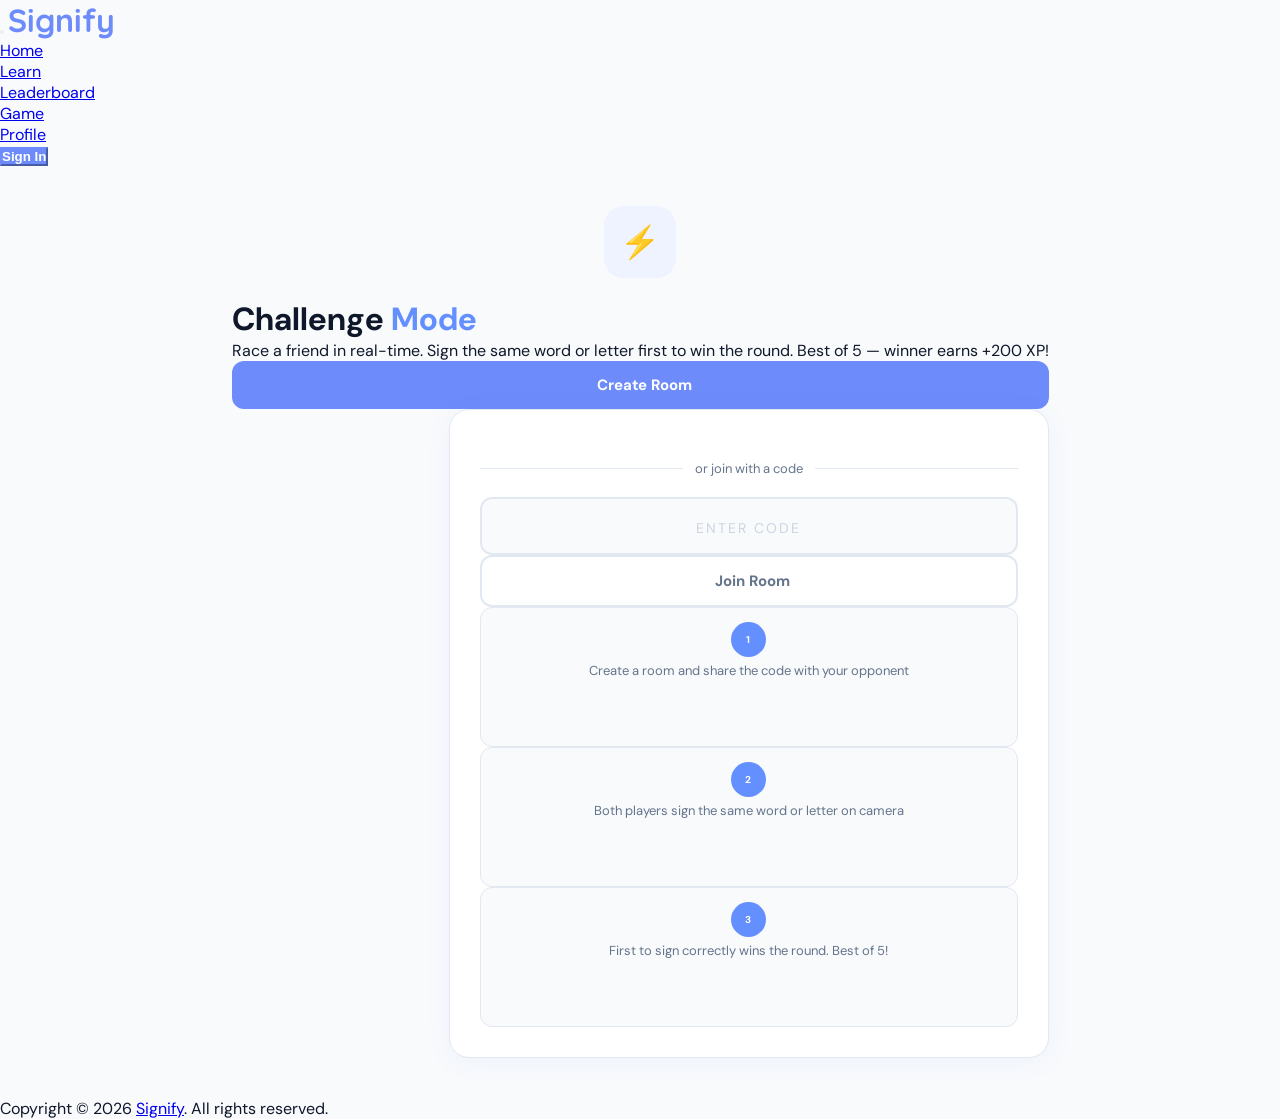
==== game.html @ 08cbb097 "minor changes" ====
<!doctype html>
<html lang="en">

<head>
    <meta charset="utf-8">
    <meta name="viewport" content="width=device-width, initial-scale=1">
    <title>Signify – Challenge Mode</title>
    <link rel="preconnect" href="https://fonts.googleapis.com">
    <link rel="preconnect" href="https://fonts.gstatic.com" crossorigin>
    <link href="https://fonts.googleapis.com/css2?family=DM+Sans:wght@400;500;700;900&display=swap" rel="stylesheet">
    <link href="css/bootstrap.min.css" rel="stylesheet">
    <link href="css/bootstrap-icons.css" rel="stylesheet">
    <link href="css/templatemo-first-portfolio-style.css" rel="stylesheet">
    <link href="https://fonts.googleapis.com/css2?family=Quicksand:wght@700&display=swap" rel="stylesheet">
    <style>
        :root {
            --primary: #6d8bfa;
            --primary-d: #5371e0;
            --amber: #f59e0b;
            --text: #0f172a;
            --muted: #64748b;
            --bg: #f8fafc;
            --surface: #ffffff;
            --border: #e2e8f0;
            --success: #22c55e;
            --success-bg: #f0fdf4;
        }

        *,
        *::before,
        *::after {
            box-sizing: border-box;
            margin: 0;
            padding: 0;
        }

        body {
            background: var(--bg);
            color: var(--text);
            font-family: 'DM Sans', sans-serif;
            min-height: 100vh;
        }

        .navbar-brand {
            color: var(--primary) !important;
            font-family: 'Quicksand', sans-serif;
            font-weight: 700;
            font-size: 2rem;
            text-decoration: none;
        }
        .site-footer .copyright-text-wrap {
            border: none !important;
        }
        .site-footer .copyright-text {
            border: none !important;
        }
        .site-footer p {
            border: none !important;
        }
        .custom-btn {
            background: var(--primary);
            border-color: var(--primary);
            color: white;
            font-weight: bold;
        }

        .custom-btn:hover {
            background: #1e293b;
            border-color: #1e293b;
            color: white;
        }

        .screen {
            display: none;
            min-height: 100vh;
            padding-top: 90px;
        }

        .screen.active {
            display: flex;
            flex-direction: column;
        }

        #lobbyScreen {
            align-items: center;
            justify-content: center;
            padding: 40px 20px;
        }

        .lobby-card {
            background: var(--surface);
            border: 2px solid var(--border);
            border-radius: 24px;
            padding: 48px;
            max-width: 480px;
            width: 100%;
            text-align: center;
            box-shadow: 0 4px 24px rgba(109, 139, 250, 0.07);
        }

        .lobby-icon {
            width: 72px;
            height: 72px;
            background: #eff3ff;
            border-radius: 20px;
            display: flex;
            align-items: center;
            justify-content: center;
            font-size: 2rem;
            margin: 0 auto 20px;
        }

        .lobby-card h1 {
            font-size: 2rem;
            font-weight: 900;
            margin-bottom: 8px;
            letter-spacing: -0.5px;
        }

        .lobby-card h1 span {
            color: var(--primary);
        }

        .lobby-card>p {
            color: var(--muted);
            margin-bottom: 32px;
            font-size: 15px;
            line-height: 1.6;
        }

        

        .divider {
            display: flex;
            align-items: center;
            gap: 12px;
            margin: 20px 0;
            color: var(--muted);
            font-size: 13px;
        }

        .divider::before,
        .divider::after {
            content: '';
            flex: 1;
            height: 1px;
            background: var(--border);
        }

        .room-input {
            width: 100%;
            padding: 14px 16px;
            background: var(--bg);
            border: 2px solid var(--border);
            border-radius: 12px;
            color: var(--text);
            font-size: 20px;
            font-family: 'DM Sans', sans-serif;
            text-transform: uppercase;
            letter-spacing: 6px;
            text-align: center;
            outline: none;
            font-weight: 700;
            transition: border-color 0.2s;
        }

        .room-input:focus {
            border-color: var(--primary);
        }

        .room-input::placeholder {
            color: #cbd5e1;
            letter-spacing: 2px;
            font-size: 14px;
            font-weight: 400;
        }

        .btn-primary-game {
            width: 100%;
            padding: 14px;
            border-radius: 12px;
            border: none;
            background: var(--primary);
            color: #fff;
            font-weight: 700;
            font-size: 15px;
            cursor: pointer;
            font-family: 'DM Sans', sans-serif;
            transition: background 0.2s;
            display: flex;
            align-items: center;
            justify-content: center;
            gap: 8px;
        }

        .btn-primary-game:hover {
            background: var(--primary-d);
        }

        .btn-outline-game {
            width: 100%;
            padding: 14px;
            border-radius: 12px;
            border: 2px solid var(--border);
            background: transparent;
            color: var(--muted);
            font-weight: 700;
            font-size: 15px;
            cursor: pointer;
            font-family: 'DM Sans', sans-serif;
            transition: all 0.2s;
            display: flex;
            align-items: center;
            justify-content: center;
            gap: 8px;
        }

        .btn-outline-game:hover {
            border-color: var(--primary);
            color: var(--primary);
        }

        .how-it-works {
            display: flex;
            gap: 12px;
            margin-top: 28px;
            text-align: left;
        }

        .hw-step {
            height: 140px;
            flex: 1;
            background: var(--bg);
            border: 1px solid var(--border);
            border-radius: 12px;
            padding: 14px;
        }

        .hw-step .num {
            font-size: 10px;
            font-weight: 700;
            text-transform: uppercase;
            letter-spacing: 1px;
            color: var(--primary);
            margin-bottom: 5px;
        }

        .hw-step .desc {
            font-size: 13px;
            color: var(--muted);
            line-height: 1.3;
            text-align: center;
            display: -webkit-box;
            -webkit-line-clamp: 3;
            -webkit-box-orient: vertical;
            overflow: hidden;
        }

        #waitingScreen {
            align-items: center;
            justify-content: center;
            padding: 130px 20px;
        }

        .waiting-card {
            background: var(--surface);
            border: 2px solid var(--border);
            border-radius: 24px;
            padding: 48px;
            max-width: 460px;
            width: 100%;
            text-align: center;
            box-shadow: 0 4px 24px rgba(0, 0, 0, 0.06);
        }

        .waiting-card h2 {
            font-size: 1.5rem;
            font-weight: 900;
            margin-bottom: 6px;
        }

        .waiting-card>p {
            color: var(--muted);
            font-size: 13px;
            margin-bottom: 4px;
        }

        .room-code-display {
            font-size: 2.2rem;
            font-weight: 900;
            letter-spacing: 8px;
            color: var(--primary);
            background: #eff3ff;
            border: 2px solid #c7d4fd;
            border-radius: 14px;
            padding: 18px;
            margin: 16px 0;
        }

        .copy-btn {
            font-size: 12px;
            color: var(--muted);
            background: none;
            border: 1px solid var(--border);
            border-radius: 6px;
            padding: 4px 10px;
            cursor: pointer;
            font-family: 'DM Sans', sans-serif;
            margin-bottom: 20px;
        }

        .copy-btn:hover {
            color: var(--primary);
            border-color: var(--primary);
        }

        .pulse {
            animation: pulse 2s infinite;
        }

        @keyframes pulse {

            0%,
            100% {
                opacity: 1
            }

            50% {
                opacity: 0.4
            }
        }

        .player-slots {
            display: grid;
            grid-template-columns: 1fr 1fr;
            gap: 12px;
            margin: 20px 0;
        }

        .player-slot {
            background: var(--bg);
            border: 2px solid var(--border);
            border-radius: 12px;
            padding: 16px;
        }

        .player-slot.filled {
            border-color: var(--success);
            background: var(--success-bg);
        }

        .slot-label {
            font-size: 10px;
            text-transform: uppercase;
            letter-spacing: 1px;
            color: var(--muted);
            margin-bottom: 4px;
        }

        .slot-name {
            font-weight: 700;
            color: var(--text);
            font-size: 14px;
        }

        .slot-status {
            font-size: 11px;
            color: var(--success);
            margin-top: 2px;
        }

        .slot-status.waiting {
            color: var(--muted);
        }

        #gameScreen {
            padding: 20px 24px;
            max-width: 900px;
            margin: 0 auto;
            width: 100%;
        }

        .game-header {
            display: flex;
            align-items: center;
            justify-content: space-between;
            margin-bottom: 20px;
            background: var(--surface);
            border: 1px solid var(--border);
            border-radius: 16px;
            padding: 16px 20px;
        }

        .score-board {
            display: flex;
            gap: 20px;
            align-items: center;
        }

        .score-item {
            text-align: center;
        }

        .score-item .s-name {
            font-size: 10px;
            text-transform: uppercase;
            letter-spacing: 1px;
            color: var(--muted);
            margin-bottom: 2px;
        }

        .score-item .s-val {
            font-size: 2rem;
            font-weight: 900;
            color: var(--text);
            line-height: 1;
        }

        .score-item .s-val.winning {
            color: var(--primary);
        }

        .score-divider {
            font-size: 1.2rem;
            color: var(--border);
            font-weight: 900;
        }

        .round-info {
            text-align: right;
        }

        .round-info .r-label {
            font-size: 10px;
            text-transform: uppercase;
            letter-spacing: 1px;
            color: var(--muted);
        }

        .round-info .r-num {
            font-size: 1.4rem;
            font-weight: 900;
            color: var(--text);
        }

        .round-dots {
            display: flex;
            gap: 5px;
            justify-content: flex-end;
            margin-top: 4px;
        }

        .round-dot {
            width: 8px;
            height: 8px;
            border-radius: 50%;
            background: var(--border);
        }

        .round-dot.my-win {
            background: var(--primary);
        }

        .round-dot.opp-win {
            background: #ef4444;
        }

        .target-card {
            background: var(--surface);
            border: 2px solid var(--border);
            border-radius: 20px;
            padding: 24px;
            text-align: center;
            margin-bottom: 20px;
        }

        .target-label {
            font-size: 11px;
            text-transform: uppercase;
            letter-spacing: 1.5px;
            color: var(--muted);
            margin-bottom: 6px;
        }

        .type-badge {
            display: inline-block;
            font-size: 11px;
            font-weight: 700;
            padding: 3px 10px;
            border-radius: 6px;
            margin-bottom: 8px;
        }

        .badge-word {
            background: #fffbeb;
            color: #92400e;
            border: 1px solid #fde68a;
        }

        .badge-letter {
            background: #eff3ff;
            color: #3730a3;
            border: 1px solid #c7d4fd;
        }

        .target-word {
            font-size: clamp(2.2rem, 5vw, 3.5rem);
            font-weight: 900;
            color: var(--text);
            letter-spacing: -1px;
        }

        .cameras-grid {
            display: grid;
            grid-template-columns: 1fr 1fr;
            gap: 16px;
        }

        .cam-panel {
            background: var(--surface);
            border: 2px solid var(--border);
            border-radius: 18px;
            overflow: hidden;
            transition: border-color 0.3s, box-shadow 0.3s;
        }

        .cam-panel.winner {
            border-color: var(--success);
            box-shadow: 0 0 0 4px rgba(34, 197, 94, 0.15);
        }

        .cam-panel.loser {
            border-color: #ef4444;
            box-shadow: 0 0 0 4px rgba(239, 68, 68, 0.1);
        }

        .cam-top {
            padding: 12px 16px;
            display: flex;
            align-items: center;
            justify-content: space-between;
            border-bottom: 1px solid var(--border);
        }

        .cam-top .p-name {
            font-size: 13px;
            font-weight: 700;
            color: var(--text);
        }

        .cam-top .cam-status {
            font-size: 11px;
            font-weight: 600;
            color: var(--muted);
            display: flex;
            align-items: center;
            gap: 4px;
        }

        .cam-top .cam-status.detecting {
            color: var(--amber);
        }

        .cam-top .cam-status.matched {
            color: var(--success);
        }

        .video-box {
            position: relative;
            aspect-ratio: 4/3;
            background: #f1f5f9;
        }

        .video-box video,
        .video-box canvas {
            width: 100%;
            height: 100%;
            object-fit: cover;
            display: block;
            transform: scaleX(-1);
        }

        .video-box canvas {
            position: absolute;
            top: 0;
            left: 0;
            z-index: 10;
        }

        .opp-placeholder {
            width: 100%;
            height: 100%;
            display: flex;
            flex-direction: column;
            align-items: center;
            justify-content: center;
            gap: 10px;
            color: var(--muted);
        }

        .opp-placeholder i {
            font-size: 3rem;
            color: #cbd5e1;
        }

        .opp-placeholder span {
            font-size: 13px;
        }

        .cam-bottom {
            padding: 10px 16px;
            font-size: 12px;
            font-weight: 600;
            color: var(--muted);
            min-height: 36px;
            display: flex;
            align-items: center;
        }

        .overlay {
            display: none;
            position: fixed;
            inset: 0;
            background: rgba(15, 23, 42, 0.5);
            backdrop-filter: blur(6px);
            z-index: 500;
            justify-content: center;
            align-items: center;
        }

        .overlay.visible {
            display: flex;
        }

        .overlay-card {
            background: var(--surface);
            border: 2px solid var(--border);
            border-radius: 24px;
            padding: 48px;
            text-align: center;
            max-width: 400px;
            width: 90%;
            animation: popIn 0.3s cubic-bezier(0.34, 1.56, 0.64, 1);
            box-shadow: 0 20px 60px rgba(0, 0, 0, 0.15);
        }

        @keyframes popIn {
            from {
                transform: scale(0.8);
                opacity: 0
            }

            to {
                transform: scale(1);
                opacity: 1
            }
        }

        .overlay-emoji {
            font-size: 4rem;
            display: block;
            margin-bottom: 16px;
        }

        .overlay-card h2 {
            font-size: 1.8rem;
            font-weight: 900;
            margin-bottom: 8px;
            color: var(--text);
        }

        .overlay-card p {
            color: var(--muted);
            margin-bottom: 24px;
            font-size: 15px;
        }

        .xp-tag {
            display: inline-block;
            background: #fffbeb;
            border: 1px solid #fde68a;
            border-radius: 8px;
            padding: 8px 20px;
            font-size: 1.4rem;
            font-weight: 900;
            color: #92400e;
            margin-bottom: 16px;
        }

        .overlay-btn {
            background: var(--primary);
            border: none;
            color: #fff;
            font-weight: 700;
            font-size: 15px;
            padding: 13px 32px;
            border-radius: 12px;
            cursor: pointer;
            font-family: 'DM Sans', sans-serif;
            transition: background 0.2s;
        }

        .overlay-btn:hover {
            background: var(--primary-d);
        }

        .overlay-btn.secondary {
            background: var(--bg);
            color: var(--muted);
            border: 2px solid var(--border);
            margin-left: 8px;
        }

        .overlay-btn.secondary:hover {
            border-color: var(--primary);
            color: var(--primary);
            background: var(--bg);
        }

        .countdown-wrap {
            margin: 20px auto 4px;
            display: flex;
            flex-direction: column;
            align-items: center;
            gap: 6px;
        }

        .countdown-ring {
            position: relative;
            width: 64px;
            height: 64px;
        }

        .countdown-ring svg {
            transform: rotate(-90deg);
        }

        .countdown-ring circle {
            fill: none;
            stroke: #e2e8f0;
            stroke-width: 5;
        }

        .countdown-ring circle.prog {
            stroke: var(--primary);
            stroke-dasharray: 170;
            stroke-dashoffset: 0;
            transition: stroke-dashoffset 0.1s linear;
        }

        .countdown-ring .cnum {
            position: absolute;
            inset: 0;
            display: flex;
            align-items: center;
            justify-content: center;
            font-size: 1.4rem;
            font-weight: 900;
            color: var(--primary);
        }

        .next-lbl {
            font-size: 12px;
            color: var(--muted);
        }

        @media(max-width:640px) {
            .cameras-grid {
                grid-template-columns: 1fr
            }

            .lobby-card,
            .waiting-card {
                padding: 32px 24px
            }

            .how-it-works {
                flex-direction: column
            }
        }

.lobby-card {
  border-radius: 20px;
  border: 1px solid #e2e8f0;
  padding: 30px;
  max-width: 600px;
  margin-left: auto;  
}

.hw-step .num {
  background: #648FFF;
  color: white;
  border-radius: 50%;
  width: 35px;
  height: 35px;
  display: flex;
  align-items: center;
  justify-content: center;
  margin: 0 auto 6px;
  font-weight: bold;
}

    </style>
</head>

<body>
    <nav class="navbar navbar-expand-lg bg-white shadow-sm">
        <div class="container">
            <button class="navbar-toggler" type="button" data-bs-toggle="collapse" data-bs-target="#navbarNav"><span
                    class="navbar-toggler-icon"></span></button>
            <a href="index.html" class="navbar-brand mx-auto mx-lg-0">Signify</a>
            <div class="collapse navbar-collapse" id="navbarNav">
                <ul class="navbar-nav ms-lg-5">
                    <li class="nav-item"><a class="nav-link" href="index.html">Home</a></li>
                    <li class="nav-item"><a class="nav-link" href="learn.html">Learn</a></li>
                    <li class="nav-item"><a class="nav-link" href="leaderboard.html">Leaderboard</a></li>
                    <li class="nav-item"><a class="nav-link active" href="game.html">Game</a></li>
                    <li class="nav-item"><a class="nav-link" href="profile.html">Profile</a></li>
                </ul>
                <div class="d-lg-flex align-items-center d-none ms-auto">
                    <button id="auth-btn" class="custom-btn btn">Sign In</button>
                </div>
            </div>
        </div>
    </nav>

    <div class="screen active" id="lobbyScreen">
  <div class="container">
    <div class="row align-items-center">

      <!-- LEFT SIDE -->
      <div class="col-lg-6 mb-5 mb-lg-0 text-center">

        <div class="lobby-icon">&#x26A1;</div>

        <h1>Challenge <span style="color:#648FFF;">Mode</span></h1>

        <p>
          Race a friend in real-time. Sign the same word or letter first to win the round.
          Best of 5 — winner earns +200 XP!
        </p>

        <button class="btn-primary-game" id="createRoomBtn">
          <i class="bi bi-plus-circle"></i> Create Room
        </button>

      </div>

      <!-- RIGHT SIDE -->
      <div class="col-lg-6">
        <div class="lobby-card p-4 shadow-sm">

          <div class="divider">or join with a code</div>

          <input class="room-input form-control mb-3"
                 id="roomCodeInput"
                 placeholder="Enter code"
                 maxlength="6">

          <button class="btn-outline-game w-100 mb-3" id="joinRoomBtn">
            <i class="bi bi-box-arrow-in-right"></i> Join Room
          </button>

          <p id="lobbyError"
             style="color:#ef4444;font-size:13px;margin-top:12px;display:none;">
          </p>

          <!-- STEPS HORIZONTAL -->
          <div class="row text-center mt-4">

            <div class="col-4">
              <div class="hw-step">
                <div class="num">1</div>
                <div class="desc small">Create a room and share the code with your opponent</div>
              </div>
            </div>

            <div class="col-4">
              <div class="hw-step">
                <div class="num">2</div>
                <div class="desc small">Both players sign the same word or letter on camera</div>
              </div>
            </div>

            <div class="col-4">
              <div class="hw-step">
                <div class="num">3</div>
                <div class="desc small">First to sign correctly wins the round. Best of 5!</div>
              </div>
            </div>

          </div>

        </div>
      </div>
</div>

    </div>
  </div>
</div>
    <div class="screen" id="waitingScreen">
        <div class="waiting-card">
            <div style="font-size:2.5rem;margin-bottom:12px;">&#x1F3AE;</div>
            <h2>Room Created!</h2>
            <p>Share this code with your opponent:</p>
            <div class="room-code-display" id="displayRoomCode">------</div>
            <button class="copy-btn" id="copyCodeBtn"><i class="bi bi-clipboard"></i> Copy code</button>
            <p class="pulse" style="color:var(--muted);font-size:13px;margin-bottom:20px;">Waiting for opponent to
                join&#x2026;</p>
            <div class="player-slots">
                <div class="player-slot filled">
                    <div class="slot-label">You (Host)</div>
                    <div class="slot-name" id="hostName">&#x2014;</div>
                    <div class="slot-status">&#x2713; Ready</div>
                </div>
                <div class="player-slot" id="guestSlot">
                    <div class="slot-label">Opponent</div>
                    <div class="slot-name" id="guestName">Waiting&#x2026;</div>
                    <div class="slot-status waiting">Not joined yet</div>
                </div>
            </div>
            <button class="btn-outline-game" id="cancelRoomBtn">Cancel</button>
        </div>
    </div>

    <div class="screen" id="gameScreen">
        <div class="game-header">
            <div class="score-board">
                <div class="score-item">
                    <div class="s-name" id="myScoreName">You</div>
                    <div class="s-val" id="myScore">0</div>
                </div>
                <div class="score-divider">&#x2014;</div>
                <div class="score-item">
                    <div class="s-name" id="oppScoreName">Opponent</div>
                    <div class="s-val" id="oppScore">0</div>
                </div>
            </div>
            <div class="round-info">
                <div class="r-label">Round</div>
                <div class="r-num"><span id="roundNum">1</span> / 5</div>
                <div class="round-dots" id="roundDots">
                    <div class="round-dot"></div>
                    <div class="round-dot"></div>
                    <div class="round-dot"></div>
                    <div class="round-dot"></div>
                    <div class="round-dot"></div>
                </div>
            </div>
        </div>
        <div class="target-card">
            <div class="target-label">Sign this now</div>
            <div><span class="type-badge badge-word" id="targetTypeBadge">Word</span></div>
            <div class="target-word" id="targetDisplay">Hello</div>
        </div>
        <div class="cameras-grid">
            <div class="cam-panel" id="myCamPanel">
                <div class="cam-top"><span class="p-name" id="myCamName">You</span><span class="cam-status detecting"
                        id="myCamStatus"><i class="bi bi-camera-video"></i> Scanning&#x2026;</span></div>
                <div class="video-box"><video id="myVideo" autoplay playsinline muted></video><canvas
                        id="myCanvas"></canvas></div>
                <div class="cam-bottom" id="myFeedback">Show your hand to the camera</div>
            </div>
            <div class="cam-panel" id="oppCamPanel">
                <div class="cam-top"><span class="p-name" id="oppCamName">Opponent</span><span class="cam-status"
                        id="oppCamStatus"><i class="bi bi-wifi"></i> Connecting&#x2026;</span></div>
                <div class="video-box">
                    <video id="oppVideo" autoplay playsinline muted style="display:none;"></video>
                    <div class="opp-placeholder" id="oppPlaceholder"><i class="bi bi-person-video3"></i><span
                            id="oppPlaceholderText">Connecting&#x2026;</span></div>
                </div>
                <div class="cam-bottom" id="oppFeedback" style="color:var(--muted);">Waiting for result&#x2026;</div>
            </div>
        </div>
    </div>

    <div class="overlay" id="roundResult">
        <div class="overlay-card" style="max-width:480px;">
            <span class="overlay-emoji" id="roundEmoji">&#x1F3C6;</span>
            <h2 id="roundResultTitle">You got it!</h2>
            <p id="roundResultSub">Round 1 complete</p>
            <div id="signImageBox" style="margin:16px 0;display:none;">
                <p style="font-size:12px;color:#64748b;margin-bottom:8px;">Correct sign for <strong
                        id="signImageLabel"></strong></p>
                <img id="signImage" src="" alt="ASL sign"
                    style="width:180px;height:180px;object-fit:contain;border-radius:12px;border:2px solid #e2e8f0;background:#f8fafc;">
            </div>
            <div class="countdown-wrap">
                <div class="countdown-ring">
                    <svg width="64" height="64" viewBox="0 0 64 64">
                        <circle cx="32" cy="32" r="27" />
                        <circle class="prog" id="cdCircle" cx="32" cy="32" r="27" />
                    </svg>
                    <div class="cnum" id="cdNum">5</div>
                </div>
                <span class="next-lbl">Next round starting&#x2026;</span>
            </div>
        </div>
    </div>

    <div class="overlay" id="gameOver">
        <div class="overlay-card">
            <span class="overlay-emoji" id="gameOverEmoji">&#x1F3C6;</span>
            <h2 id="gameOverTitle">You Win!</h2>
            <div class="xp-tag" id="xpEarnedDisplay" style="display:none;">+200 XP</div>
            <p id="gameOverSub">Great signing today!</p>
            <button class="overlay-btn" onclick="window.location.reload()">Play Again</button>
            <button class="overlay-btn secondary" onclick="window.location.href='index.html'">Home</button>
        </div>
    </div>

    <script src="js/jquery.min.js"></script>
    <script src="js/bootstrap.min.js"></script>
    <script type="module">
        import { initializeApp, getApps, getApp } from "https://www.gstatic.com/firebasejs/10.8.0/firebase-app.js";
        import { getAuth, onAuthStateChanged } from "https://www.gstatic.com/firebasejs/10.8.0/firebase-auth.js";
        import { getDatabase, ref, set, get, update, onValue, remove, push } from "https://www.gstatic.com/firebasejs/10.8.0/firebase-database.js";
        import { getFirestore, doc, updateDoc, increment } from "https://www.gstatic.com/firebasejs/10.8.0/firebase-firestore.js";

        const firebaseConfig = {
        apiKey: "AIzaSyAtvEg9LMPYz_ksNsPkWXjSof85XD0BhWc",
        authDomain: "signify-0326.firebaseapp.com",
        projectId: "signify-0326",
        storageBucket: "signify-0326.firebasestorage.app",
        messagingSenderId: "277885993716",
        appId: "1:277885993716:web:8aa7aef7777f14417e14a1",
        databaseURL: "https://signify-0326-default-rtdb.asia-southeast1.firebasedatabase.app/"
    };

        const app = getApps().length ? getApp() : initializeApp(firebaseConfig);
        const auth = getAuth(app);
        const db = getDatabase(app);
        const fs = getFirestore(app);

        const WORDS = ['Hello', 'Thank You', 'I Love You', 'Yes'];
        // Best of 5: 3 words + 2 letters = 5 rounds
        const TOTAL_ROUNDS = 5;
        const ROUND_DELAY = 5000;
        const CIRCUMFERENCE = 2 * Math.PI * 27;

        let currentUser = null;
        let roomCode = null, isHost = false, myRole = null;
        let rounds = [], currentRound = 0;
        let myScore = 0, oppScore = 0;
        let roundActive = false, roundLocked = false;
        let peerConnection = null, localStream = null, webrtcReady = false;
        let cdInterval = null;
        let scheduledNextRoundAt = null;
        let roomUnsubscribe = null;

        const ICE = { iceServers: [{ urls: 'stun:stun.l.google.com:19302' }, { urls: 'stun:stun1.l.google.com:19302' }] };

        onAuthStateChanged(auth, function (u) { currentUser = u; });

        function resetState() {
            window.__gameStarted = false; window.__cameraStarted = false; window.__gameOver = false;
            window.__matchFrames = 0; window.__wordStartTime = Date.now();
            window.__answerSent = false; window.__answerReceived = false;
            window.__addedCandidates = new Set();
            window.__localRoundHandled = false;
            window.__handledRoundKey = null;
            window.__gameWinner = null;
            scheduledNextRoundAt = null;
            if (cdInterval) { clearInterval(cdInterval); cdInterval = null; }
            if (roomUnsubscribe) { roomUnsubscribe(); roomUnsubscribe = null; }
            if (peerConnection) { peerConnection.close(); peerConnection = null; }
            webrtcReady = false;
            if (localStream) { localStream.getTracks().forEach(function (t) { t.stop(); }); localStream = null; }
            var mv = document.getElementById('myVideo');
            var ov = document.getElementById('oppVideo');
            if (mv) mv.srcObject = null;
            if (ov) { ov.srcObject = null; ov.style.display = 'none'; }
            var ph = document.getElementById('oppPlaceholder');
            if (ph) { ph.style.display = 'flex'; ph.querySelector('span').textContent = 'Connecting...'; }
            currentRound = 0; myScore = 0; oppScore = 0;
            roundActive = false; roundLocked = false; rounds = [];
        }

        function genCode() { return Math.random().toString(36).substring(2, 8).toUpperCase(); }

        function generateRounds() {
            var w = WORDS.slice().sort(function () { return Math.random() - 0.5; }).slice(0, 3);
            var l = ['C', 'G', 'L', 'Y', 'V'].sort(function () { return Math.random() - 0.5; }).slice(0, 2);
            return w.map(function (t) { return { type: 'word', target: t }; })
                .concat(l.map(function (t) { return { type: 'letter', target: t }; }))
                .sort(function () { return Math.random() - 0.5; });
        }

        function showScreen(id) {
            document.querySelectorAll('.screen').forEach(function (s) { s.classList.remove('active'); });
            document.getElementById(id).classList.add('active');
        }

        function showError(msg) { var el = document.getElementById('lobbyError'); el.textContent = msg; el.style.display = 'block'; }

        function updateScoreStyles() {
            document.getElementById('myScore').className = myScore > oppScore ? 's-val winning' : 's-val';
            document.getElementById('oppScore').className = oppScore > myScore ? 's-val winning' : 's-val';
        }

        document.getElementById('copyCodeBtn').addEventListener('click', function () {
            navigator.clipboard.writeText(roomCode);
            document.getElementById('copyCodeBtn').innerHTML = '<i class="bi bi-check"></i> Copied!';
            setTimeout(function () { document.getElementById('copyCodeBtn').innerHTML = '<i class="bi bi-clipboard"></i> Copy code'; }, 2000);
        });

        document.getElementById('createRoomBtn').addEventListener('click', async function () {
            if (!currentUser) { showError('Please sign in first.'); return; }
            resetState();
            roomCode = genCode(); isHost = true; myRole = 'host';
            rounds = generateRounds();
            await set(ref(db, 'rooms/' + roomCode), {
                host: { uid: currentUser.uid, name: currentUser.displayName || 'Player 1' },
                guest: null, rounds: rounds, scores: { host: 0, guest: 0 },
                currentRound: 0, status: 'waiting', roundWinner: null, roundTarget: null, roundDisplayNum: 0, nextRoundAt: null,
                webrtc: { offer: null, answer: null, hostCandidates: [], guestCandidates: [] }
            });
            document.getElementById('displayRoomCode').textContent = roomCode;
            document.getElementById('hostName').textContent = currentUser.displayName || 'You';
            showScreen('waitingScreen');
            listenRoom();
        });

        document.getElementById('joinRoomBtn').addEventListener('click', async function () {
            if (!currentUser) { showError('Please sign in first.'); return; }
            var code = document.getElementById('roomCodeInput').value.trim().toUpperCase();
            if (code.length < 4) { showError('Enter a valid room code.'); return; }
            var snap = await get(ref(db, 'rooms/' + code));
            if (!snap.exists()) { showError('Room not found.'); return; }
            var room = snap.val();
            if (room.status !== 'waiting') { showError('This game has already started.'); return; }
            if (room.guest) { showError('Room is full.'); return; }
            resetState();
            roomCode = code; isHost = false; myRole = 'guest'; rounds = room.rounds;
            await update(ref(db, 'rooms/' + roomCode), { guest: { uid: currentUser.uid, name: currentUser.displayName || 'Player 2' }, status: 'ready' });
            listenRoom();
        });

        document.getElementById('cancelRoomBtn').addEventListener('click', async function () {
            if (roomCode) await remove(ref(db, 'rooms/' + roomCode));
            showScreen('lobbyScreen');
        });

        function listenRoom() {
            roomUnsubscribe = onValue(ref(db, 'rooms/' + roomCode), function (snap) {
                if (!snap.exists()) { showScreen('lobbyScreen'); return; }
                var room = snap.val();

                if (room.guest) {
                    document.getElementById('guestName').textContent = room.guest.name;
                    document.getElementById('guestSlot').classList.add('filled');
                    document.getElementById('guestSlot').querySelector('.slot-status').textContent = 'Ready';
                    document.getElementById('guestSlot').querySelector('.slot-status').classList.remove('waiting');
                }

                if ((room.status === 'ready' || room.status === 'playing') && !window.__gameStarted) {
                    rounds = room.rounds;
                    var myName = myRole === 'host' ? room.host.name : (room.guest ? room.guest.name : 'You');
                    var oppName = myRole === 'host' ? (room.guest ? room.guest.name : 'Opponent') : room.host.name;
                    document.getElementById('myScoreName').textContent = myName;
                    document.getElementById('oppScoreName').textContent = oppName;
                    document.getElementById('myCamName').textContent = myName;
                    document.getElementById('oppCamName').textContent = oppName;
                    if (room.status === 'ready') update(ref(db, 'rooms/' + roomCode), { status: 'playing' });
                    showScreen('gameScreen');
                    window.__gameStarted = true;
                    startGame(room);
                }

                myScore = myRole === 'host' ? (room.scores ? room.scores.host || 0 : 0) : (room.scores ? room.scores.guest || 0 : 0);
                oppScore = myRole === 'host' ? (room.scores ? room.scores.guest || 0 : 0) : (room.scores ? room.scores.host || 0 : 0);
                document.getElementById('myScore').textContent = myScore;
                document.getElementById('oppScore').textContent = oppScore;
                updateScoreStyles();

                // Handle round result.
                // roundWinner, roundTarget and roundDisplayNum are all written together in one
                // atomic update by the winner's game loop — no separate write to coalesce away.
                // rwKey uses roundDisplayNum (1-5) which is unique per round and stable.
                var rwKey = room.roundWinner ? (String(room.roundDisplayNum) + ':' + room.roundWinner) : null;
                if (rwKey && window.__handledRoundKey !== rwKey) {
                    window.__handledRoundKey = rwKey;
                    var iAmWinner = room.roundWinner === myRole;
                    // Show popup for both players — data comes entirely from the snapshot,
                    // never from local currentRound which may already be stale.
                    showRoundPopup(iAmWinner, room.roundDisplayNum, room.roundTarget || '');
                }

                // Countdown synced from Firebase
                if (room.nextRoundAt && room.nextRoundAt !== scheduledNextRoundAt) {
                    scheduledNextRoundAt = room.nextRoundAt;
                    startCountdown(room.nextRoundAt);
                }

                if (room.status === 'finished' && !window.__gameOver) {
                    window.__gameOver = true;
                    window.__gameWinner = room.gameWinner;
                    if (cdInterval) { clearInterval(cdInterval); cdInterval = null; }
                    setTimeout(function () { showGameOver(room.gameWinner === myRole); }, 1500);
                }

                if (window.__gameStarted && room.webrtc) handleSignaling(room.webrtc);
            });
        }

        // roundNum and target are passed explicitly — never reads currentRound/rounds[] globally.
        function showRoundPopup(iWon, roundNum, target) {
            roundLocked = true; roundActive = false;
            document.getElementById('roundEmoji').textContent = iWon ? '🎉' : '😤';
            document.getElementById('roundResultTitle').textContent = iWon ? 'You got it first!' : 'Opponent was faster!';
            document.getElementById('roundResultSub').textContent = 'Round ' + roundNum + ' of 5 complete';
            document.getElementById('myCamPanel').classList.add(iWon ? 'winner' : 'loser');
            document.getElementById('oppCamPanel').classList.add(iWon ? 'loser' : 'winner');
            document.getElementById('oppFeedback').textContent = iWon ? '😤 Lost this round' : '🏆 Won this round!';

            var imgSrc = getSignImageUrl(target);
            var imgBox = document.getElementById('signImageBox');
            if (imgSrc) { imgBox.style.display = 'block'; document.getElementById('signImage').src = imgSrc; document.getElementById('signImageLabel').textContent = target; }
            else { imgBox.style.display = 'none'; }

            document.getElementById('roundResult').classList.add('visible');
        }

        // Computes the full Firebase update for a round result.
        // Called by the winner's game loop — ONE atomic write contains everything
        // both players need (roundWinner, roundTarget, roundDisplayNum, scores,
        // currentRound, nextRoundAt) so Firebase cannot coalesce away roundWinner.
        async function commitRoundResult(winnerRole, winTarget, winRound) {
            var snap = await get(ref(db, 'rooms/' + roomCode));
            if (!snap.exists()) return;
            var r = snap.val();
            var hs = (r.scores ? r.scores.host || 0 : 0) + (winnerRole === 'host' ? 1 : 0);
            var gs = (r.scores ? r.scores.guest || 0 : 0) + (winnerRole === 'guest' ? 1 : 0);
            var nextRound = winRound; // winRound is already the 0-based index of the NEXT round
            var isOver = hs >= 3 || gs >= 3 || nextRound >= TOTAL_ROUNDS;
            var updateData = {
                roundWinner: winnerRole,
                roundTarget: winTarget,
                roundDisplayNum: winRound, // 1-based display number of the round just completed
                'scores/host': hs,
                'scores/guest': gs,
                currentRound: nextRound,
                nextRoundAt: isOver ? null : Date.now() + ROUND_DELAY
            };
            if (isOver) {
                updateData.status = 'finished';
                updateData.gameWinner = hs > gs ? 'host' : (gs > hs ? 'guest' : 'draw');
            }
            console.log('Round', winRound, '| host:', hs, 'guest:', gs, '| isOver:', isOver);
            await update(ref(db, 'rooms/' + roomCode), updateData);
        }

        function startCountdown(nextRoundAt) {
            if (cdInterval) { clearInterval(cdInterval); cdInterval = null; }
            var circle = document.getElementById('cdCircle');
            var numEl = document.getElementById('cdNum');
            circle.style.transition = 'none';
            circle.style.strokeDashoffset = '0';
            numEl.textContent = '5';
            circle.getBoundingClientRect();
            circle.style.transition = '';

            function tick() {
                var remaining = Math.max(0, nextRoundAt - Date.now());
                numEl.textContent = Math.ceil(remaining / 1000);
                circle.style.strokeDashoffset = CIRCUMFERENCE * (1 - remaining / ROUND_DELAY);
                if (remaining <= 0) { clearInterval(cdInterval); cdInterval = null; advanceRound(); }
            }
            tick();
            cdInterval = setInterval(tick, 100);
        }

        function advanceRound() {
            document.getElementById('roundResult').classList.remove('visible');
            document.getElementById('signImageBox').style.display = 'none';
            get(ref(db, 'rooms/' + roomCode)).then(function (snap) {
                if (!snap.exists()) return;
                var r = snap.val();
                currentRound = r.currentRound || 0;
                myScore = myRole === 'host' ? (r.scores ? r.scores.host || 0 : 0) : (r.scores ? r.scores.guest || 0 : 0);
                oppScore = myRole === 'host' ? (r.scores ? r.scores.guest || 0 : 0) : (r.scores ? r.scores.host || 0 : 0);
                document.getElementById('myScore').textContent = myScore;
                document.getElementById('oppScore').textContent = oppScore;
                updateScoreStyles();
                if (currentRound < TOTAL_ROUNDS && myScore < 3 && oppScore < 3) startRound();
            });
        }

        // ── WebRTC ────────────────────────────────────────────────
        async function handleSignaling(webrtc) {
            if (!peerConnection || !webrtcReady) return;
            if (!isHost && webrtc.offer && !window.__answerSent) {
                window.__answerSent = true;
                try {
                    await peerConnection.setRemoteDescription(new RTCSessionDescription(webrtc.offer));
                    var ans = await peerConnection.createAnswer();
                    await peerConnection.setLocalDescription(ans);
                    await update(ref(db, 'rooms/' + roomCode + '/webrtc'), { answer: { type: ans.type, sdp: ans.sdp } });
                    flushIce(webrtc);
                } catch (e) { console.error('guest answer err:', e); window.__answerSent = false; }
                return;
            }
            if (isHost && webrtc.answer && !window.__answerReceived) {
                if (peerConnection.signalingState === 'have-local-offer') {
                    window.__answerReceived = true;
                    try { await peerConnection.setRemoteDescription(new RTCSessionDescription(webrtc.answer)); flushIce(webrtc); }
                    catch (e) { console.error('host answer err:', e); window.__answerReceived = false; }
                }
                return;
            }
            if (peerConnection.remoteDescription) flushIce(webrtc);
        }

        function flushIce(webrtc) {
            var cands = isHost ? webrtc.guestCandidates : webrtc.hostCandidates;
            if (!cands || !peerConnection || !peerConnection.remoteDescription) return;
            if (!window.__addedCandidates) window.__addedCandidates = new Set();
            Object.values(cands).forEach(async function (c) {
                if (!window.__addedCandidates.has(c.candidate)) {
                    window.__addedCandidates.add(c.candidate);
                    try { await peerConnection.addIceCandidate(new RTCIceCandidate(c)); }
                    catch (e) { console.error('ICE fail:', e); }
                }
            });
        }

        async function setupWebRTC(stream) {
            peerConnection = new RTCPeerConnection(ICE);
            localStream = stream;
            stream.getTracks().forEach(function (t) { peerConnection.addTrack(t, stream); });
            peerConnection.ontrack = function (ev) {
                var ov = document.getElementById('oppVideo');
                var ph = document.getElementById('oppPlaceholder');
                var rs = (ev.streams && ev.streams[0]) ? ev.streams[0] : new MediaStream([ev.track]);
                ov.srcObject = rs; ov.style.display = 'block'; ov.style.position = 'absolute'; ov.style.top = '0'; ov.style.left = '0'; ov.style.zIndex = '5';
                ph.style.display = 'none';
                document.getElementById('oppCamStatus').innerHTML = '<i class="bi bi-camera-video"></i> Live';
                document.getElementById('oppCamStatus').className = 'cam-status matched';
                ov.play().catch(function () { });
            };
            var myKey = isHost ? 'hostCandidates' : 'guestCandidates';
            peerConnection.onicecandidate = async function (ev) {
                if (ev.candidate) await push(ref(db, 'rooms/' + roomCode + '/webrtc/' + myKey), { candidate: ev.candidate.candidate, sdpMLineIndex: ev.candidate.sdpMLineIndex, sdpMid: ev.candidate.sdpMid });
            };
            peerConnection.onconnectionstatechange = function () {
                var s = peerConnection.connectionState;
                if (s === 'connected') { document.getElementById('oppCamStatus').innerHTML = '<i class="bi bi-camera-video"></i> Live'; document.getElementById('oppCamStatus').className = 'cam-status matched'; }
                else if (s === 'failed' || s === 'disconnected') { document.getElementById('oppVideo').style.display = 'none'; document.getElementById('oppPlaceholder').style.display = 'flex'; }
            };
            if (isHost) {
                try {
                    var offer = await peerConnection.createOffer();
                    await peerConnection.setLocalDescription(offer);
                    webrtcReady = true;
                    await update(ref(db, 'rooms/' + roomCode + '/webrtc'), { offer: { type: offer.type, sdp: offer.sdp } });
                } catch (e) { console.error('offer err:', e); }
            } else { webrtcReady = true; }
        }

        function startGame(room) { currentRound = room.currentRound || 0; startRound(); startCamera(); }

        function startRound() {
            roundLocked = false; roundActive = true;
            window.__localRoundHandled = false;
            window.__handledRoundKey = null;
            scheduledNextRoundAt = null; // reset so next round's nextRoundAt is always accepted
            var r = rounds[currentRound];
            document.getElementById('roundNum').textContent = currentRound + 1;
            document.getElementById('targetDisplay').textContent = r.target;
            document.getElementById('targetTypeBadge').textContent = r.type === 'word' ? 'Word' : 'Letter';
            document.getElementById('targetTypeBadge').className = 'type-badge badge-' + r.type;
            document.getElementById('myCamPanel').classList.remove('winner', 'loser');
            document.getElementById('oppCamPanel').classList.remove('winner', 'loser');
            document.getElementById('myCamStatus').textContent = 'Scanning...';
            document.getElementById('myCamStatus').className = 'cam-status detecting';
            document.getElementById('myFeedback').textContent = 'Show your hand to the camera';
            document.getElementById('oppFeedback').textContent = 'Waiting for result...';
            window.__matchFrames = 0;
            window.__wordStartTime = Date.now();
        }

        async function showGameOver(iWon) {
            if (cdInterval) { clearInterval(cdInterval); cdInterval = null; }
            var isDraw = !iWon && window.__gameWinner === 'draw';
            document.getElementById('gameOverEmoji').textContent = isDraw ? '🤝' : (iWon ? '🏆' : '😔');
            document.getElementById('gameOverTitle').textContent = isDraw ? "It's a Draw!" : (iWon ? 'You Win!' : 'You Lost');
            document.getElementById('gameOverSub').textContent = isDraw ? 'Perfectly matched! No XP change.' : (iWon ? 'Incredible signing! +200 XP earned.' : 'Close game! Practice more and challenge again.');
            if (currentUser && !isDraw) {
                try { await updateDoc(doc(fs, 'users', currentUser.uid), { total_xp: increment(iWon ? 200 : -50) }); }
                catch (e) { console.error('XP fail:', e); }
            }
            if (iWon) document.getElementById('xpEarnedDisplay').style.display = 'inline-block';
            document.getElementById('roundResult').classList.remove('visible');
            document.getElementById('gameOver').classList.add('visible');
            if (typeof confetti === 'function' && iWon) confetti({ particleCount: 150, spread: 80, origin: { y: 0.5 } });
            if (peerConnection) { peerConnection.close(); peerConnection = null; }
        }

        window.__matchFrames = 0; window.__wordStartTime = Date.now();
        var MATCH_NEEDED = 15, MIN_TIME = 2000;

        async function startCamera() {
            if (window.__cameraStarted) return;
            window.__cameraStarted = true;
            try {
                var stream = await navigator.mediaDevices.getUserMedia({ video: { facingMode: 'user', width: 640, height: 480 }, audio: false });
                localStream = stream;
                var video = document.getElementById('myVideo');
                var canvas = document.getElementById('myCanvas');
                video.srcObject = stream;
                video.addEventListener('loadeddata', function () {
                    canvas.width = video.videoWidth; canvas.height = video.videoHeight;
                    loadDetection(video, canvas);
                });
                await setupWebRTC(stream);
            } catch (e) { document.getElementById('myFeedback').textContent = 'Camera access denied'; console.error(e); }
        }

        async function loadDetection(video, canvas) {
            function loadScript(src) {
                return new Promise(function (res, rej) {
                    if (document.querySelector('script[src="' + src + '"]')) { res(); return; }
                    var s = document.createElement('script'); s.src = src; s.onload = res; s.onerror = rej; document.head.appendChild(s);
                });
            }
            await loadScript('https://unpkg.com/@tensorflow/tfjs-core@3.7.0/dist/tf-core.js');
            await loadScript('https://unpkg.com/@tensorflow/tfjs-converter@3.7.0/dist/tf-converter.js');
            await loadScript('https://unpkg.com/@tensorflow/tfjs-backend-webgl@3.7.0/dist/tf-backend-webgl.js');
            await loadScript('https://unpkg.com/@tensorflow-models/handpose@0.0.7/dist/handpose.js');
            await loadScript('https://cdn.jsdelivr.net/npm/fingerpose@0.1.0/dist/fingerpose.min.js');
            await loadScript('https://cdn.jsdelivr.net/npm/canvas-confetti@1.9.2/dist/confetti.browser.min.js');

            var model = await handpose.load();
            var estimator = new fp.GestureEstimator(buildGestures());
            var ctx = canvas.getContext('2d');

            async function loop() {
                if (!roundActive) { requestAnimationFrame(loop); return; }
                ctx.clearRect(0, 0, canvas.width, canvas.height);
                var preds = await model.estimateHands(video);
                var timeReady = (Date.now() - window.__wordStartTime) >= MIN_TIME;

                if (preds.length > 0) {
                    var est = estimator.estimate(preds[0].landmarks, 4.0);
                    if (est.gestures.length > 0) {
                        var best = est.gestures.slice().sort(function (a, b) { return b.score - a.score; })[0];
                        var pct = Math.min(100, Math.round((best.score / 8.0) * 100));
                        var target = rounds[currentRound] ? rounds[currentRound].target : '';
                        var isMatch = best.name === target;

                        document.getElementById('myCamStatus').textContent = isMatch ? 'Matched!' : 'Scanning...';
                        document.getElementById('myCamStatus').className = 'cam-status ' + (isMatch ? 'matched' : 'detecting');

                        if (pct >= 80) document.getElementById('myFeedback').textContent = 'Looking great!';
                        else if (pct >= 60) document.getElementById('myFeedback').textContent = 'Almost there!';
                        else if (pct >= 40) document.getElementById('myFeedback').textContent = 'Getting closer...';
                        else document.getElementById('myFeedback').textContent = 'Try adjusting your hand';

                        if (isMatch && timeReady) {
                            window.__matchFrames++;
                            if (window.__matchFrames >= MATCH_NEEDED && !roundLocked) {
                                // Lock immediately (sync) so no second frame fires
                                roundLocked = true;
                                roundActive = false;
                                // Capture round info now — currentRound will be mutated by advanceRound later
                                var winRound = currentRound + 1;   // 1-based display number
                                var winTarget = rounds[currentRound] ? rounds[currentRound].target : '';
                                // Single atomic Firebase write: scores + roundWinner + roundTarget + nextRoundAt
                                // all in one update. This is the ONLY write — no second write clears roundWinner.
                                // listenRoom on BOTH clients drives the popup from this single event.
                                await commitRoundResult(myRole, winTarget, winRound);
                            }
                        } else if (!isMatch) {
                            window.__matchFrames = Math.max(0, window.__matchFrames - 1);
                        }
                    } else {
                        document.getElementById('myCamStatus').textContent = 'Hand detected...';
                        document.getElementById('myCamStatus').className = 'cam-status detecting';
                        document.getElementById('myFeedback').textContent = 'Hand detected, keep signing...';
                    }
                } else {
                    document.getElementById('myCamStatus').textContent = 'Scanning...';
                    document.getElementById('myCamStatus').className = 'cam-status';
                    document.getElementById('myFeedback').textContent = 'Show your hand to the camera';
                    window.__matchFrames = 0;
                }
                requestAnimationFrame(loop);
            }
            loop();
        }

        function getSignImageUrl(target) {
            var li = {};
            'ABCDEFGHIJKLMNOPQRSTUVWXYZ'.split('').forEach(function (l) { li[l] = 'https://www.lifeprint.com/asl101/fingerspelling/abc-gifs/' + l.toLowerCase() + '.gif'; });
            var wi = { 'Hello': 'images/hello.png', 'Thank You': 'images/thankyou.png', 'I Love You': 'images/iloveyou.png', 'Yes': 'images/yes.png', 'No': 'images/no.png' };
            return wi[target] || li[target] || null;
        }

        function buildGestures() {
            var g = [];
            var hG = new fp.GestureDescription('Thank You');
            [fp.Finger.Thumb, fp.Finger.Index, fp.Finger.Middle, fp.Finger.Ring, fp.Finger.Pinky].forEach(function (f) { hG.addCurl(f, fp.FingerCurl.NoCurl, 1.0); });
            hG.addDirection(fp.Finger.Index, fp.FingerDirection.VerticalUp, 1.0); hG.addDirection(fp.Finger.Middle, fp.FingerDirection.VerticalUp, 1.0); hG.addDirection(fp.Finger.Ring, fp.FingerDirection.VerticalUp, 1.0); hG.addDirection(fp.Finger.Pinky, fp.FingerDirection.VerticalUp, 1.0);
            g.push(hG);
            var tG = new fp.GestureDescription('Hello');
            [fp.Finger.Thumb, fp.Finger.Index, fp.Finger.Middle, fp.Finger.Ring, fp.Finger.Pinky].forEach(function (f) { tG.addCurl(f, fp.FingerCurl.NoCurl, 1.0); });
            tG.addDirection(fp.Finger.Index, fp.FingerDirection.DiagonalUpLeft, 1.0); tG.addDirection(fp.Finger.Index, fp.FingerDirection.DiagonalUpRight, 1.0); tG.addDirection(fp.Finger.Middle, fp.FingerDirection.DiagonalUpLeft, 1.0); tG.addDirection(fp.Finger.Middle, fp.FingerDirection.DiagonalUpRight, 1.0);
            g.push(tG);
            var ily = new fp.GestureDescription('I Love You');
            ily.addCurl(fp.Finger.Thumb, fp.FingerCurl.NoCurl, 1.0); ily.addCurl(fp.Finger.Index, fp.FingerCurl.NoCurl, 1.0); ily.addCurl(fp.Finger.Middle, fp.FingerCurl.FullCurl, 1.0); ily.addCurl(fp.Finger.Ring, fp.FingerCurl.FullCurl, 1.0); ily.addCurl(fp.Finger.Pinky, fp.FingerCurl.NoCurl, 1.0);
            ily.addDirection(fp.Finger.Index, fp.FingerDirection.VerticalUp, 1.0); ily.addDirection(fp.Finger.Pinky, fp.FingerDirection.VerticalUp, 1.0);
            g.push(ily);
            var yes = new fp.GestureDescription('Yes');
            yes.addCurl(fp.Finger.Thumb, fp.FingerCurl.NoCurl, 1.0);[fp.Finger.Index, fp.Finger.Middle, fp.Finger.Ring, fp.Finger.Pinky].forEach(function (f) { yes.addCurl(f, fp.FingerCurl.FullCurl, 1.0); }); yes.addDirection(fp.Finger.Thumb, fp.FingerDirection.VerticalUp, 1.0);
            g.push(yes);
            var no = new fp.GestureDescription('No');
            no.addCurl(fp.Finger.Thumb, fp.FingerCurl.FullCurl, 1.0); no.addCurl(fp.Finger.Index, fp.FingerCurl.NoCurl, 1.0); no.addCurl(fp.Finger.Middle, fp.FingerCurl.NoCurl, 1.0);[fp.Finger.Ring, fp.Finger.Pinky].forEach(function (f) { no.addCurl(f, fp.FingerCurl.FullCurl, 1.0); }); no.addDirection(fp.Finger.Index, fp.FingerDirection.VerticalUp, 1.0); no.addDirection(fp.Finger.Middle, fp.FingerDirection.VerticalUp, 1.0);
            g.push(no);
            var defs = {
                'A': function (d) { [fp.Finger.Index, fp.Finger.Middle, fp.Finger.Ring, fp.Finger.Pinky].forEach(function (f) { d.addCurl(f, fp.FingerCurl.FullCurl, 1.0); }); d.addCurl(fp.Finger.Thumb, fp.FingerCurl.NoCurl, 0.8); },
                'B': function (d) { [fp.Finger.Index, fp.Finger.Middle, fp.Finger.Ring, fp.Finger.Pinky].forEach(function (f) { d.addCurl(f, fp.FingerCurl.NoCurl, 1.0); d.addDirection(f, fp.FingerDirection.VerticalUp, 1.0); }); d.addCurl(fp.Finger.Thumb, fp.FingerCurl.FullCurl, 1.0); },
                'C': function (d) { [fp.Finger.Index, fp.Finger.Middle, fp.Finger.Ring, fp.Finger.Pinky, fp.Finger.Thumb].forEach(function (f) { d.addCurl(f, fp.FingerCurl.HalfCurl, 0.9); }); },
                'D': function (d) { d.addCurl(fp.Finger.Index, fp.FingerCurl.NoCurl, 1.0); d.addDirection(fp.Finger.Index, fp.FingerDirection.VerticalUp, 1.0);[fp.Finger.Middle, fp.Finger.Ring, fp.Finger.Pinky].forEach(function (f) { d.addCurl(f, fp.FingerCurl.FullCurl, 1.0); }); d.addCurl(fp.Finger.Thumb, fp.FingerCurl.HalfCurl, 0.8); },
                'E': function (d) { [fp.Finger.Index, fp.Finger.Middle, fp.Finger.Ring, fp.Finger.Pinky].forEach(function (f) { d.addCurl(f, fp.FingerCurl.HalfCurl, 1.0); }); d.addCurl(fp.Finger.Thumb, fp.FingerCurl.FullCurl, 1.0); },
                'F': function (d) { d.addCurl(fp.Finger.Index, fp.FingerCurl.HalfCurl, 1.0);[fp.Finger.Middle, fp.Finger.Ring, fp.Finger.Pinky].forEach(function (f) { d.addCurl(f, fp.FingerCurl.NoCurl, 1.0); d.addDirection(f, fp.FingerDirection.VerticalUp, 0.9); }); },
                'G': function (d) { d.addCurl(fp.Finger.Index, fp.FingerCurl.NoCurl, 1.0); d.addDirection(fp.Finger.Index, fp.FingerDirection.HorizontalLeft, 1.0);[fp.Finger.Middle, fp.Finger.Ring, fp.Finger.Pinky].forEach(function (f) { d.addCurl(f, fp.FingerCurl.FullCurl, 1.0); }); },
                'H': function (d) { [fp.Finger.Index, fp.Finger.Middle].forEach(function (f) { d.addCurl(f, fp.FingerCurl.NoCurl, 1.0); d.addDirection(f, fp.FingerDirection.HorizontalLeft, 0.9); });[fp.Finger.Ring, fp.Finger.Pinky].forEach(function (f) { d.addCurl(f, fp.FingerCurl.FullCurl, 1.0); }); },
                'I': function (d) { d.addCurl(fp.Finger.Pinky, fp.FingerCurl.NoCurl, 1.0); d.addDirection(fp.Finger.Pinky, fp.FingerDirection.VerticalUp, 1.0);[fp.Finger.Index, fp.Finger.Middle, fp.Finger.Ring].forEach(function (f) { d.addCurl(f, fp.FingerCurl.FullCurl, 1.0); }); },
                'L': function (d) { d.addCurl(fp.Finger.Index, fp.FingerCurl.NoCurl, 1.0); d.addDirection(fp.Finger.Index, fp.FingerDirection.VerticalUp, 1.0); d.addCurl(fp.Finger.Thumb, fp.FingerCurl.NoCurl, 1.0); d.addDirection(fp.Finger.Thumb, fp.FingerDirection.HorizontalLeft, 0.9);[fp.Finger.Middle, fp.Finger.Ring, fp.Finger.Pinky].forEach(function (f) { d.addCurl(f, fp.FingerCurl.FullCurl, 1.0); }); },
                'O': function (d) { [fp.Finger.Index, fp.Finger.Middle, fp.Finger.Ring, fp.Finger.Pinky, fp.Finger.Thumb].forEach(function (f) { d.addCurl(f, fp.FingerCurl.HalfCurl, 0.9); }); },
                'V': function (d) { [fp.Finger.Index, fp.Finger.Middle].forEach(function (f) { d.addCurl(f, fp.FingerCurl.NoCurl, 1.0); d.addDirection(f, fp.FingerDirection.VerticalUp, 1.0); });[fp.Finger.Ring, fp.Finger.Pinky].forEach(function (f) { d.addCurl(f, fp.FingerCurl.FullCurl, 1.0); }); },
                'W': function (d) { [fp.Finger.Index, fp.Finger.Middle, fp.Finger.Ring].forEach(function (f) { d.addCurl(f, fp.FingerCurl.NoCurl, 1.0); d.addDirection(f, fp.FingerDirection.VerticalUp, 1.0); }); d.addCurl(fp.Finger.Pinky, fp.FingerCurl.FullCurl, 1.0); },
                'Y': function (d) { d.addCurl(fp.Finger.Thumb, fp.FingerCurl.NoCurl, 1.0); d.addCurl(fp.Finger.Pinky, fp.FingerCurl.NoCurl, 1.0);[fp.Finger.Index, fp.Finger.Middle, fp.Finger.Ring].forEach(function (f) { d.addCurl(f, fp.FingerCurl.FullCurl, 1.0); }); }
            };
            Object.keys(defs).forEach(function (name) { var d = new fp.GestureDescription(name); defs[name](d); g.push(d); });
            return g;
        }
    </script>
    <script type="module" src="js/firebase-auth.js"></script>
</body>


<footer class="site-footer">
    <div class="container">
      <div class="row">
        <div class="col-lg-12 col-12">
          <div class="copyright-text-wrap">
            <p class="mb-0">
              <span class="copyright-text">Copyright © 2026 <a href="#">Signify</a>. All rights reserved.</span>
            </p>
          </div>
        </div>
      </div>
    </div>
  </footer>
</html>
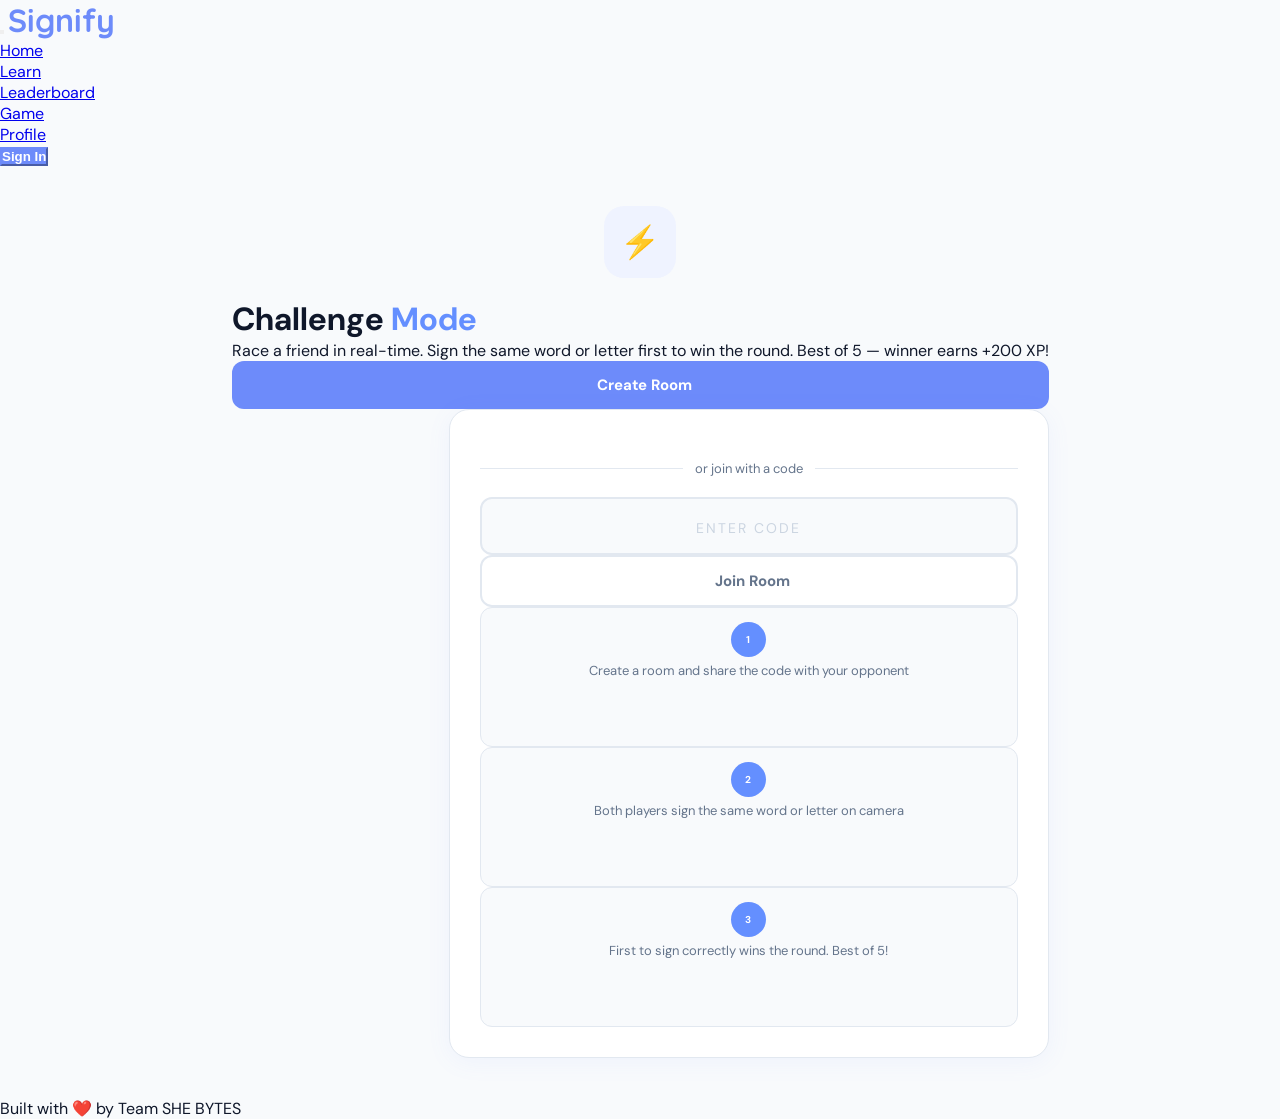
==== commit 9b409ecc: "footer text change" ====
--- a/game.html
+++ b/game.html
@@ -1546,7 +1546,7 @@
         <div class="col-lg-12 col-12">
           <div class="copyright-text-wrap">
             <p class="mb-0">
-              <span class="copyright-text">Copyright © 2026 <a href="#">Signify</a>. All rights reserved.</span>
+               Built with ❤️ by Team <span class="text-primary">SHE BYTES</span>
             </p>
           </div>
         </div>
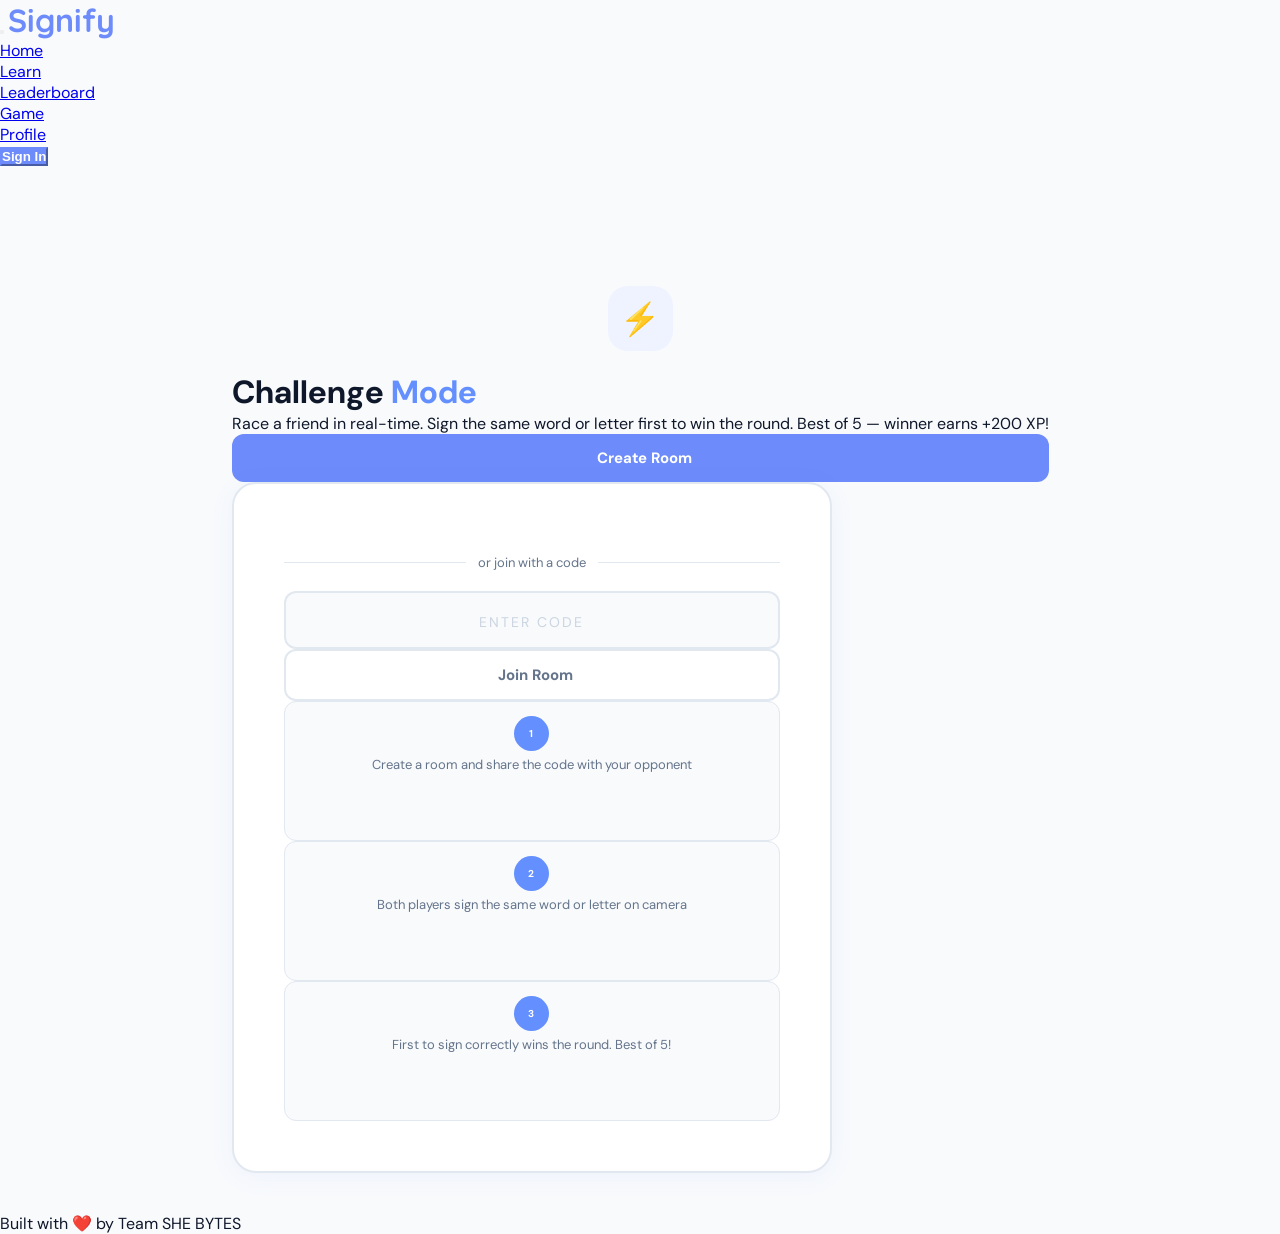
==== commit bb2808f0: "minor changes" ====
--- a/game.html
+++ b/game.html
@@ -84,30 +84,31 @@
         #lobbyScreen {
             align-items: center;
             justify-content: center;
-            padding: 40px 20px;
+            padding: 40px 0px;
         }
 
         .lobby-card {
             background: var(--surface);
             border: 2px solid var(--border);
             border-radius: 24px;
-            padding: 48px;
-            max-width: 480px;
+            padding: 50px 50px;
+            max-width: 600px;
+            min-height: 320px;
             width: 100%;
             text-align: center;
             box-shadow: 0 4px 24px rgba(109, 139, 250, 0.07);
         }
 
         .lobby-icon {
-            width: 72px;
-            height: 72px;
+            width: 65px;
+            height: 65px;
             background: #eff3ff;
             border-radius: 20px;
             display: flex;
             align-items: center;
             justify-content: center;
             font-size: 2rem;
-            margin: 0 auto 20px;
+            margin: 80px auto 20px;
         }
 
         .lobby-card h1 {
@@ -127,8 +128,6 @@
             font-size: 15px;
             line-height: 1.6;
         }
-
-        
 
         .divider {
             display: flex;
@@ -764,6 +763,19 @@
             color: var(--muted);
         }
 
+        .hw-step .num {
+            background: #648FFF;
+            color: white;
+            border-radius: 50%;
+            width: 35px;
+            height: 35px;
+            display: flex;
+            align-items: center;
+            justify-content: center;
+            margin: 0 auto 6px;
+            font-weight: bold;
+        }
+
         @media(max-width:640px) {
             .cameras-grid {
                 grid-template-columns: 1fr
@@ -778,28 +790,6 @@
                 flex-direction: column
             }
         }
-
-.lobby-card {
-  border-radius: 20px;
-  border: 1px solid #e2e8f0;
-  padding: 30px;
-  max-width: 600px;
-  margin-left: auto;  
-}
-
-.hw-step .num {
-  background: #648FFF;
-  color: white;
-  border-radius: 50%;
-  width: 35px;
-  height: 35px;
-  display: flex;
-  align-items: center;
-  justify-content: center;
-  margin: 0 auto 6px;
-  font-weight: bold;
-}
-
     </style>
 </head>
 
@@ -848,7 +838,7 @@
 
       <!-- RIGHT SIDE -->
       <div class="col-lg-6">
-        <div class="lobby-card p-4 shadow-sm">
+        <div class="lobby-card p-30 shadow-sm">
 
           <div class="divider">or join with a code</div>
 
@@ -888,9 +878,7 @@
                 <div class="desc small">First to sign correctly wins the round. Best of 5!</div>
               </div>
             </div>
-
           </div>
-
         </div>
       </div>
 </div>
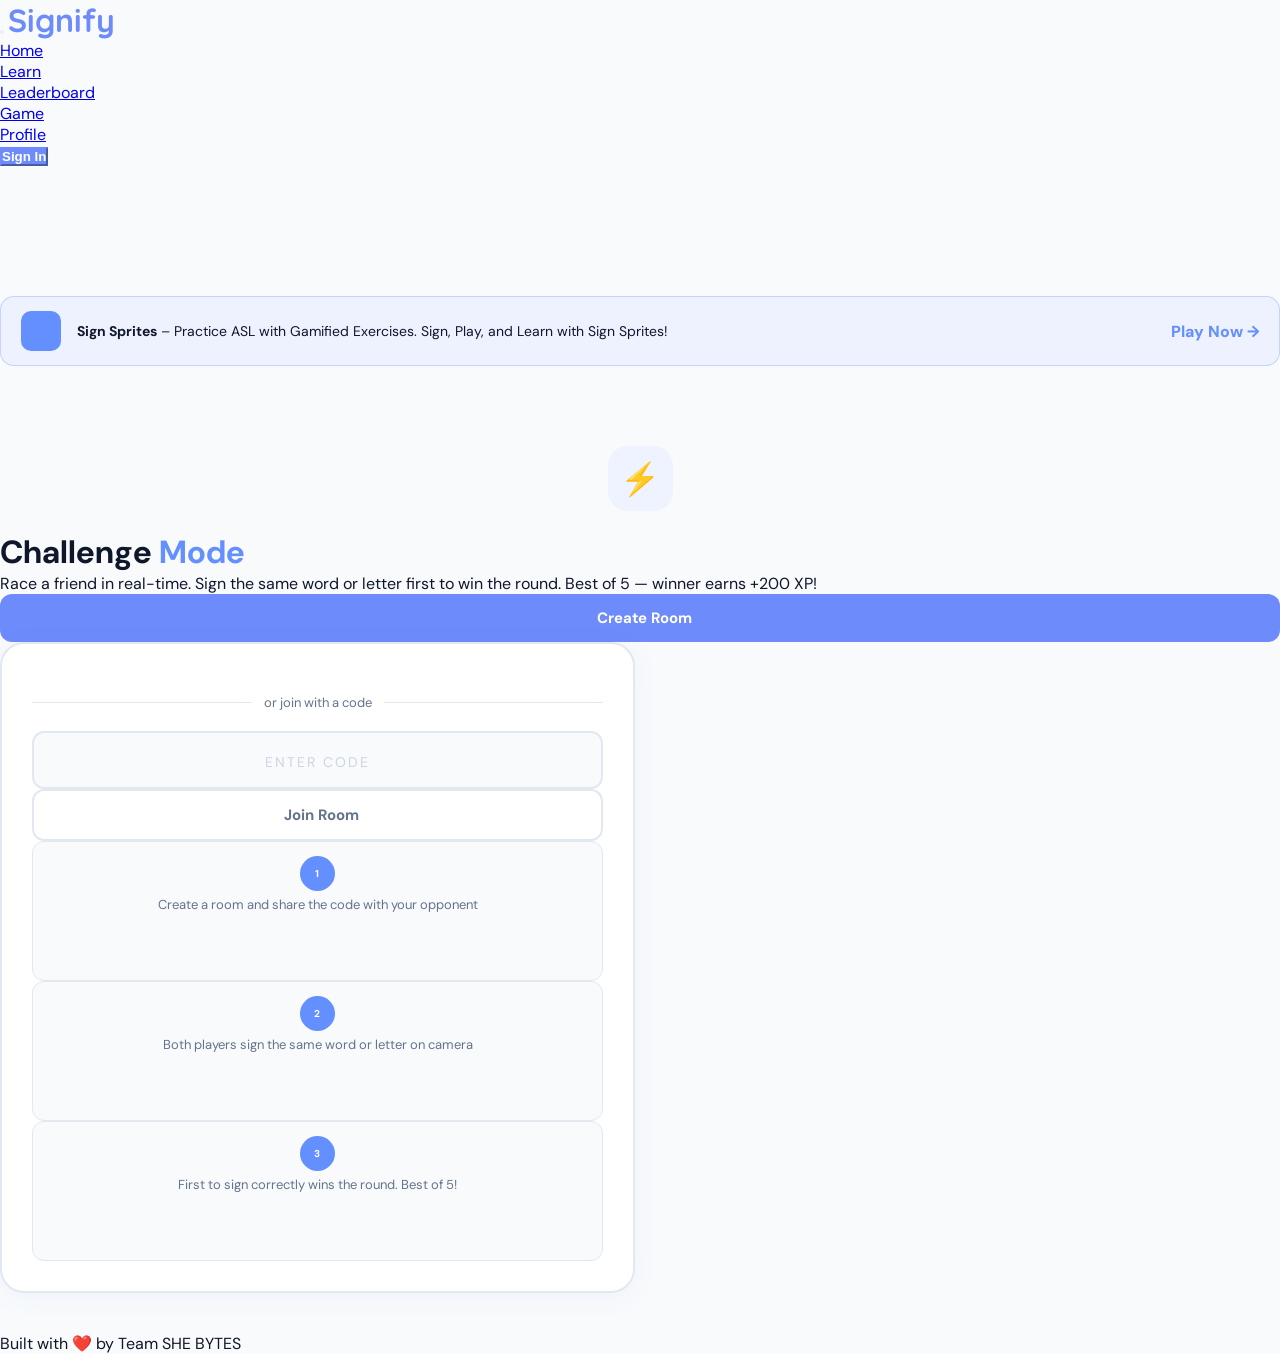
==== commit e787cffc: "firebase api update" ====
--- a/game.html
+++ b/game.html
@@ -77,8 +77,7 @@
         }
 
         .screen.active {
-            display: flex;
-            flex-direction: column;
+            display: block;
         }
 
         #lobbyScreen {
@@ -91,10 +90,9 @@
             background: var(--surface);
             border: 2px solid var(--border);
             border-radius: 24px;
-            padding: 50px 50px;
-            max-width: 600px;
-            min-height: 320px;
-            width: 100%;
+            padding: 30px 30px;
+            width: 635px;
+            min-height: 220px;
             text-align: center;
             box-shadow: 0 4px 24px rgba(109, 139, 250, 0.07);
         }
@@ -251,6 +249,7 @@
             text-align: center;
             display: -webkit-box;
             -webkit-line-clamp: 3;
+            line-clamp: 3;
             -webkit-box-orient: vertical;
             overflow: hidden;
         }
@@ -259,6 +258,12 @@
             align-items: center;
             justify-content: center;
             padding: 130px 20px;
+        }
+
+        #waitingScreen.active {
+         display: flex;
+         justify-content: center;
+         align-items: center;
         }
 
         .waiting-card {
@@ -377,6 +382,49 @@
             max-width: 900px;
             margin: 0 auto;
             width: 100%;
+        }
+
+        .feature-banner {
+         display: flex;
+         align-items: center;
+         justify-content: space-between; /* 🔥 important */
+         gap: 16px;
+         padding: 14px 20px;
+         border-radius: 14px;
+         background: #eef2ff;
+         border: 1px solid rgba(100, 143, 255, 0.3);
+         margin-bottom: 30px;
+        }
+
+        .feature-icon {
+         width: 40px;
+         height: 40px;
+         border-radius: 10px;
+         background: #648FFF;
+         color: white;
+         display: flex;
+         align-items: center;
+         justify-content: center;
+         font-size: 18px;
+        }
+
+        .feature-text {
+            flex: 1;
+            font-size: 14px;
+        }
+
+        .feature-btn {
+            text-decoration: none;
+            font-weight: 800;
+            font-size: medium;
+            color: #648FFF;
+            white-space: nowrap;
+            transition: 0.2s;
+            margin-left: auto;
+        }
+
+        .feature-btn:hover {
+            text-decoration: underline;
         }
 
         .game-header {
@@ -815,14 +863,20 @@
     </nav>
 
     <div class="screen active" id="lobbyScreen">
-  <div class="container">
+
+  <div class="container" style="margin-top: 90px;">
+    <div class="feature-banner mb-4">
+      <div class="feature-icon">
+        <i class="bi bi-controller"></i>
+      </div>
+      <div class="feature-text">
+        <b>Sign Sprites</b> – Practice ASL with Gamified Exercises. Sign, Play, and Learn with Sign Sprites!
+      </div>
+      <a href="#" id="playNowGameBtn" class="feature-btn">Play Now →</a>
+    </div>
     <div class="row align-items-center">
-
-      <!-- LEFT SIDE -->
-      <div class="col-lg-6 mb-5 mb-lg-0 text-center">
-
+      <div class="col-lg-6 text-center mb-5 mb-lg-0">
         <div class="lobby-icon">&#x26A1;</div>
-
         <h1>Challenge <span style="color:#648FFF;">Mode</span></h1>
 
         <p>
@@ -836,7 +890,6 @@
 
       </div>
 
-      <!-- RIGHT SIDE -->
       <div class="col-lg-6">
         <div class="lobby-card p-30 shadow-sm">
 
@@ -855,7 +908,6 @@
              style="color:#ef4444;font-size:13px;margin-top:12px;display:none;">
           </p>
 
-          <!-- STEPS HORIZONTAL -->
           <div class="row text-center mt-4">
 
             <div class="col-4">
@@ -886,6 +938,7 @@
     </div>
   </div>
 </div>
+
     <div class="screen" id="waitingScreen">
         <div class="waiting-card">
             <div style="font-size:2.5rem;margin-bottom:12px;">&#x1F3AE;</div>
@@ -1006,14 +1059,14 @@
         import { getFirestore, doc, updateDoc, increment } from "https://www.gstatic.com/firebasejs/10.8.0/firebase-firestore.js";
 
         const firebaseConfig = {
-        apiKey: "AIzaSyAtvEg9LMPYz_ksNsPkWXjSof85XD0BhWc",
-        authDomain: "signify-0326.firebaseapp.com",
-        projectId: "signify-0326",
-        storageBucket: "signify-0326.firebasestorage.app",
-        messagingSenderId: "277885993716",
-        appId: "1:277885993716:web:8aa7aef7777f14417e14a1",
-        databaseURL: "https://signify-0326-default-rtdb.asia-southeast1.firebasedatabase.app/"
-    };
+  apiKey: "AIzaSyChhO1P5NEDeermlYlPZ1ee---c6FOCIQE",
+  authDomain: "signify3-db99e.firebaseapp.com",
+  projectId: "signify3-db99e",
+  storageBucket: "signify3-db99e.firebasestorage.app",
+  messagingSenderId: "161768874822",
+  appId: "1:161768874822:web:d12b199cc4a15a3e90bb47",
+  databaseURL: "https://signify3-db99e-default-rtdb.asia-southeast1.firebasedatabase.app/"
+};
 
         const app = getApps().length ? getApp() : initializeApp(firebaseConfig);
         const auth = getAuth(app);
@@ -1025,6 +1078,18 @@
         const TOTAL_ROUNDS = 5;
         const ROUND_DELAY = 5000;
         const CIRCUMFERENCE = 2 * Math.PI * 27;
+
+        const playNowGameBtn = document.getElementById("playNowGameBtn");
+
+        playNowGameBtn.addEventListener("click", (e) => {
+        e.preventDefault();
+
+        if (auth.currentUser) {
+          window.location.href = "https://practice-game-green.vercel.app/";
+        } else {
+        alert("Please sign in first");
+     }
+    });
 
         let currentUser = null;
         let roomCode = null, isHost = false, myRole = null;
